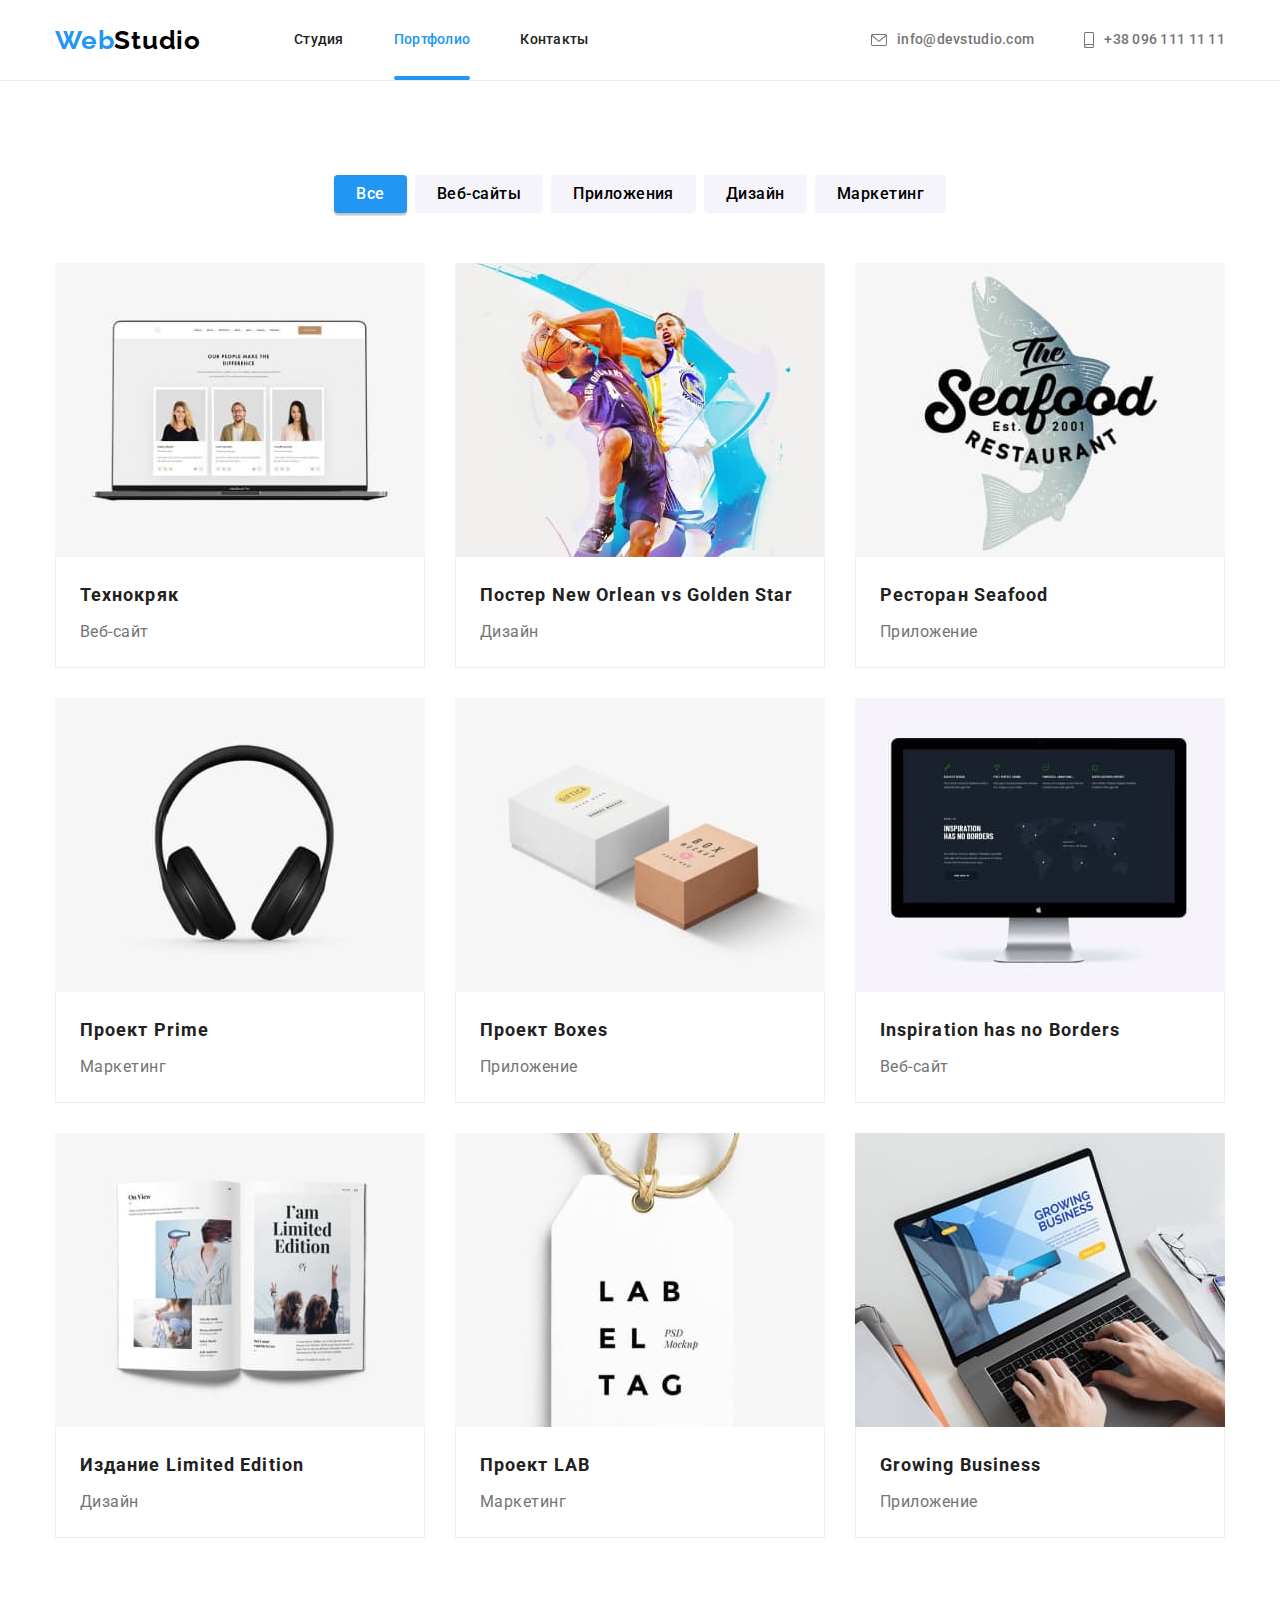
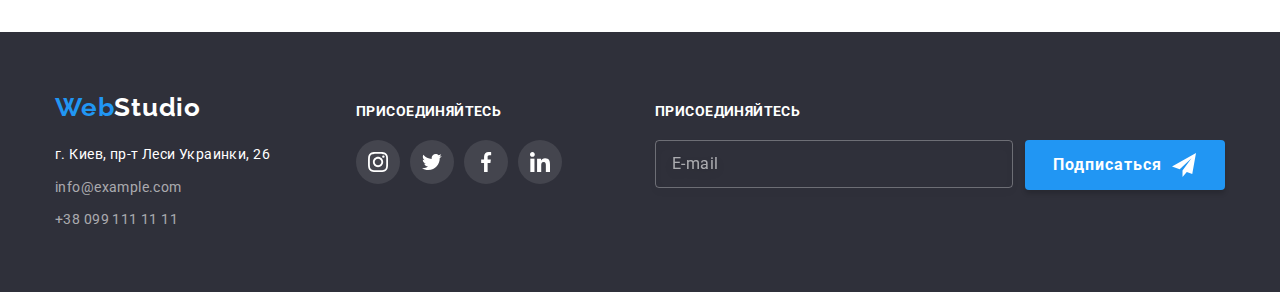
==== portfolio.html @ 944a4d7e "added start files" ====
<!DOCTYPE html>
<html lang="ru">
  <head>
    <meta charset="UTF-8" />
    <meta http-equiv="X-UA-Compatible" content="IE=edge" />
    <meta name="viewport" content="width=device-width, initial-scale=1.0" />
    <title>Портфолио</title>
    <link rel="preconnect" href="https://fonts.googleapis.com" />
    <link rel="preconnect" href="https://fonts.gstatic.com" crossorigin />
    <link
      href="https://fonts.googleapis.com/css2?family=Raleway:wght@700&family=Roboto:wght@400;500;700;900&display=swap"
      rel="stylesheet"
    />
    <link
      rel="stylesheet"
      href="https://cdnjs.cloudflare.com/ajax/libs/modern-normalize/1.1.0/modern-normalize.min.css"
    />
    <link rel="stylesheet" href="./css/styles.css" />
  </head>
  <body>
    <header class="page-header">
      <div class="container">
        <nav class="main-nav">
          <a class="logo-blue text-decoration-nav" href="./index.html" lang="en"
            >Web<span class="logo-dark">Studio</span></a
          >
          <ul class="site-nav site-ul site-nav-header">
            <li class="item">
              <a href="./index.html" class="site-nav-item text-decoration-nav">Студия</a>
            </li>
            <li class="item">
              <a href="./portfolio.html" class="site-nav-item text-decoration-nav current"
                >Портфолио</a
              >
            </li>
            <li class="item">
              <a href="" class="site-nav-item text-decoration-nav">Контакты</a>
            </li>
          </ul>
        </nav>
        <ul class="contacts-header site-ul site-nav-header">
          <li class="item">
            <a
              class="contacts-item contacts-item-mail text-decoration-nav"
              href="mailto:info@devstudio.com"
            >
              <svg class="icon-email" width="16" height="12">
                <use href="./images/sprite.svg#icon-email"></use>
              </svg>
              info@devstudio.com</a
            >
          </li>
          <li class="item">
            <a class="contacts-item contacts-item-tel text-decoration-nav" href="tel:+380961111111">
              <svg class="icon-tel" width="10" height="16">
                <use href="./images/sprite.svg#icon-smartphone"></use>
              </svg>
              +38 096 111 11 11</a
            >
          </li>
        </ul>
      </div>
    </header>
    <main>
      <section class="section-portfolio section">
        <div class="container">
          <h1 class="section-title visually-hidden">Наши работы</h1>
          <ul class="site-ul section-ul button-list">
            <li class="item">
              <button class="portfolio-button active" type="button">Все</button>
            </li>
            <li class="item">
              <button class="portfolio-button" type="button">Веб-сайты</button>
            </li>
            <li class="item">
              <button class="portfolio-button" type="button">Приложения</button>
            </li>
            <li class="item">
              <button class="portfolio-button" type="button">Дизайн</button>
            </li>
            <li class="item">
              <button class="portfolio-button" type="button">Маркетинг</button>
            </li>
          </ul>
          <ul class="site-ul portfolio-list">
            <li class="portfolio-card item">
              <a href="" class="portfolio-link">
                <div class="portfolio-card-list-overlay">
                  <img
                    class="image-card"
                    src="./images/portfolio-img-1.jpeg"
                    alt="Веб-сайт Технокряк"
                    width="370"
                  />
                  <p class="portfolio-card-overlay">
                    Технокряк это современная площадка распространения коронавируса. Компании
                    используют эту платформу для цифрового шпионажа и атак на защищённые сервера
                    конкурентов.
                  </p>
                </div>
                <div class="portfolio-wrapper">
                  <h2 class="portfolio-title">Технокряк</h2>
                  <p class="portfolio-description">Веб-сайт</p>
                </div>
              </a>
            </li>
            <li class="portfolio-card item">
              <a href="" class="portfolio-link">
                <div class="portfolio-card-list-overlay">
                  <img
                    class="image-card"
                    src="./images/portfolio-img-2.jpeg"
                    alt="Постер Новый Орлеан против Золотой Звезды"
                    width="370"
                  />
                  <p class="portfolio-card-overlay">
                    Технокряк это современная площадка распространения коронавируса. Компании
                    используют эту платформу для цифрового шпионажа и атак на защищённые сервера
                    конкурентов.
                  </p>
                </div>
                <div class="portfolio-wrapper">
                  <h2 class="portfolio-title">
                    Постер <span lang="en">New Orlean vs Golden Star</span>
                  </h2>
                  <p class="portfolio-description">Дизайн</p>
                </div>
              </a>
            </li>
            <li class="portfolio-card item">
              <a href="" class="portfolio-link">
                <div class="portfolio-card-list-overlay">
                  <img
                    class="image-card"
                    src="./images/portfolio-img-3.jpeg"
                    alt="Ресторан Сифуд"
                    width="370"
                  />
                  <p class="portfolio-card-overlay">
                    Технокряк это современная площадка распространения коронавируса. Компании
                    используют эту платформу для цифрового шпионажа и атак на защищённые сервера
                    конкурентов.
                  </p>
                </div>
                <div class="portfolio-wrapper">
                  <h2 class="portfolio-title">Ресторан <span lang="en">Seafood</span></h2>
                  <p class="portfolio-description">Приложение</p>
                </div>
              </a>
            </li>
            <li class="portfolio-card item">
              <a href="" class="portfolio-link">
                <div class="portfolio-card-list-overlay">
                  <img
                    class="image-card"
                    src="./images/portfolio-img-4.jpeg"
                    alt="Проект Прайм"
                    width="370"
                  />
                  <p class="portfolio-card-overlay">
                    Технокряк это современная площадка распространения коронавируса. Компании
                    используют эту платформу для цифрового шпионажа и атак на защищённые сервера
                    конкурентов.
                  </p>
                </div>
                <div class="portfolio-wrapper">
                  <h2 class="portfolio-title">Проект <span lang="en">Prime</span></h2>
                  <p class="portfolio-description">Маркетинг</p>
                </div>
              </a>
            </li>
            <li class="portfolio-card item">
              <a href="" class="portfolio-link">
                <div class="portfolio-card-list-overlay">
                  <img
                    class="image-card"
                    src="./images/portfolio-img-5.jpeg"
                    alt="Проект Боксес"
                    width="370"
                  />
                  <p class="portfolio-card-overlay">
                    Технокряк это современная площадка распространения коронавируса. Компании
                    используют эту платформу для цифрового шпионажа и атак на защищённые сервера
                    конкурентов.
                  </p>
                </div>
                <div class="portfolio-wrapper">
                  <h2 class="portfolio-title">Проект <span lang="en">Boxes</span></h2>
                  <p class="portfolio-description">Приложение</p>
                </div>
              </a>
            </li>
            <li class="portfolio-card item">
              <a href="" class="portfolio-link">
                <div class="portfolio-card-list-overlay">
                  <img
                    class="image-card"
                    src="./images/portfolio-img-6.jpeg"
                    alt="Веб-сайт Вдохновение не имеет границ"
                    width="370"
                  />
                  <p class="portfolio-card-overlay">
                    Технокряк это современная площадка распространения коронавируса. Компании
                    используют эту платформу для цифрового шпионажа и атак на защищённые сервера
                    конкурентов.
                  </p>
                </div>
                <div class="portfolio-wrapper">
                  <h2 class="portfolio-title" lang="en">Inspiration has no Borders</h2>
                  <p class="portfolio-description">Веб-сайт</p>
                </div>
              </a>
            </li>
            <li class="portfolio-card item">
              <a href="" class="portfolio-link">
                <div class="portfolio-card-list-overlay">
                  <img
                    class="image-card"
                    src="./images/portfolio-img-7.jpeg"
                    alt="Издание Лимитед Эдишн"
                    width="370"
                  />
                  <p class="portfolio-card-overlay">
                    Технокряк это современная площадка распространения коронавируса. Компании
                    используют эту платформу для цифрового шпионажа и атак на защищённые сервера
                    конкурентов.
                  </p>
                </div>
                <div class="portfolio-wrapper">
                  <h2 class="portfolio-title">Издание <span lang="en">Limited Edition</span></h2>
                  <p class="portfolio-description">Дизайн</p>
                </div>
              </a>
            </li>
            <li class="portfolio-card item">
              <a href="" class="portfolio-link">
                <div class="portfolio-card-list-overlay">
                  <img
                    class="image-card"
                    src="./images/portfolio-img-8.jpeg"
                    alt="Проект ЛАБ"
                    width="370"
                  />
                  <p class="portfolio-card-overlay">
                    Технокряк это современная площадка распространения коронавируса. Компании
                    используют эту платформу для цифрового шпионажа и атак на защищённые сервера
                    конкурентов.
                  </p>
                </div>
                <div class="portfolio-wrapper">
                  <h2 class="portfolio-title">Проект <span lang="en">LAB</span></h2>
                  <p class="portfolio-description">Маркетинг</p>
                </div>
              </a>
            </li>
            <li class="portfolio-card item">
              <a href="" class="portfolio-link">
                <div class="portfolio-card-list-overlay">
                  <img
                    class="image-card"
                    src="./images/portfolio-img-9.jpeg"
                    alt="Приложение Растущий бизнес"
                    width="370"
                  />
                  <p class="portfolio-card-overlay">
                    Технокряк это современная площадка распространения коронавируса. Компании
                    используют эту платформу для цифрового шпионажа и атак на защищённые сервера
                    конкурентов.
                  </p>
                </div>
                <div class="portfolio-wrapper">
                  <h2 class="portfolio-title" lang="en">Growing Business</h2>
                  <p class="portfolio-description">Приложение</p>
                </div>
              </a>
            </li>
          </ul>
        </div>
      </section>
    </main>
    <footer class="page-footer">
      <div class="container footer-section">
        <div class="address-section">
          <a class="logo-blue text-decoration-nav" href="./index.html" lang="en"
            >Web<span class="logo-light">Studio</span></a
          >
          <address class="address">
            <ul class="site-ul">
              <li>
                <p class="footer-address">г. Киев, пр-т Леси Украинки, 26</p>
              </li>
              <li class="footer-contacts-list">
                <a class="footer-contacts-item text-decoration-nav" href="mailto:info@example.com"
                  >info@example.com</a
                >
              </li>
              <li class="footer-contacts-list">
                <a class="footer-contacts-item text-decoration-nav" href="tel:+380991111111"
                  >+38 099 111 11 11</a
                >
              </li>
            </ul>
          </address>
        </div>
        <div class="social-section">
          <h3 class="social-title">присоединяйтесь</h3>
          <ul class="social-list-footer site-ul">
            <li class="social-item-footer">
              <a class="social-link" href="/">
                <svg width="20" height="20">
                  <use class="" href="./images/sprite.svg#icon-instagram"></use>
                </svg>
              </a>
            </li>
            <li class="social-item-footer">
              <a class="social-link" href="/">
                <svg width="20" height="20">
                  <use href="./images/sprite.svg#icon-twitter"></use>
                </svg>
              </a>
            </li>
            <li class="social-item-footer">
              <a class="social-link" href="/">
                <svg width="20" height="20">
                  <use href="./images/sprite.svg#icon-facebook"></use>
                </svg>
              </a>
            </li>
            <li class="social-item-footer">
              <a class="social-link" href="/">
                <svg width="20" height="20">
                  <use href="./images/sprite.svg#icon-linkedin"></use>
                </svg>
              </a>
            </li>
          </ul>
        </div>
        <div class="contact-form-footer">
          <p class="social-title">присоединяйтесь</p>
          <form class="contact-form-footer-wrapper">
            <input
              type="email"
              name="user_email_news"
              class="contact-form-news"
              required
              minlength="2"
              placeholder="E-mail"
            />
            <button type="submit" class="contact-form-news-btn">
              Подписаться
              <svg class="news-btn-icon" width="24px" height="24px">
                <use href="./images/sprite.svg#icon-icon-send"></use>
              </svg>
            </button>
          </form>
        </div>
      </div>
    </footer>
  </body>
</html>
---- css/styles.css ----
:root {
  --main-background-color: #ffffff;
  --secondary-background-color: #f5f4fa;
  --portfolio-buttons-color: #f5f4fa;
  --main-light-color: #ffffff;
  --main-text-color: #212121;
  --secondary-text-color: #757575;
  --main-accent-color: #2196f3;
  --secondary-accent-color: #188ce8;
  --hero-footer-background: #2f303a;
  --portffolio-background: #eeeeee;
  --hero-overlay: rgba(47, 48, 58, 0.4);
  --header-border-bottom: #ececec;
  --logo-dark-color: #000000;
  --team-social-icons: #afb1b8;
}
body {
  font-family: Roboto, sans-serif;
  font-style: normal;
  font-weight: normal;
  color: var(--main-text-color);
  background-color: var(--main-background-color);
}
h1,
h2,
h3,
h4,
h5,
h6,
p {
  margin: 0;
}
img {
  display: block;
}

.page-header {
  border-bottom: 1px solid var(--header-border-bottom);
}
.page-header .container {
  display: flex;
}
.container {
  width: 1200px;
  padding-left: 15px;
  padding-right: 15px;
  margin: 0 auto;
}
.main-nav {
  display: flex;
  align-items: center;
}
.logo-blue {
  font-family: Raleway, sans-serif;
  color: var(--main-accent-color);
  font-weight: bold;
  font-size: 26px;
  line-height: 1.19;
  letter-spacing: 0.03em;
  padding: 0;
  margin: 0;
}
.logo-dark {
  color: var(--logo-dark-color);
}
.site-nav .item:not(:last-child) {
  margin-right: 50px;
}
.site-ul {
  list-style: none;
  padding: 0;
  margin: 0;
}
.site-nav-header {
  display: flex;
}
.text-decoration-nav {
  text-decoration: none;
}
.site-nav {
  margin: 0 0 0 93px;
}
.site-nav-item {
  display: block;
  padding-top: 32px;
  font-weight: 500;
  font-size: 14px;
  line-height: 1.14;
  letter-spacing: 0.02em;
  color: var(--main-text-color);
  transition: color 250ms cubic-bezier(0.4, 0, 0.2, 1) 0ms;
}
.site-nav-item:hover,
.site-nav-item:focus {
  color: var(--main-accent-color);
}
.contacts-header .item + .item {
  margin-left: 50px;
}
.contacts-header {
  margin-left: auto;
}
.icon-email {
  width: 16px;
  margin-right: 10px;
}
.icon-tel {
  width: 10px;
  margin-right: 10px;
}
.contacts-item {
  display: flex;
  align-items: center;
  padding-top: 32px;
  padding-bottom: 32px;
  margin-left: auto;
  font-weight: 500;
  font-size: 14px;
  line-height: 1.14;
  letter-spacing: 0.02em;
  color: var(--secondary-text-color);
  fill: var(--secondary-text-color);
  transition: color 250ms cubic-bezier(0.4, 0, 0.2, 1) 0ms,
    fill 250ms cubic-bezier(0.4, 0, 0.2, 1) 0ms;
}
.contacts-item:hover,
.contacts-item:focus {
  color: var(--main-accent-color);
  fill: var(--main-accent-color);
}
.section {
  padding-top: 94px;
  padding-bottom: 94px;
}
.section-no-padding-btm {
  padding-top: 94px;
  padding-bottom: 0;
}
.hero {
  background: var(--hero-footer-background);
  text-align: center;
  padding: 200px 0;
}
.hero-overlay {
  max-width: 1600px;
  min-height: 600px;
  margin: 0 auto;
  background-image: linear-gradient(to right, var(--hero-overlay), var(--hero-overlay)),
    url(../images/hero-bg-img.jpeg);
  background-repeat: no-repeat;
  background-position: center;
  background-size: cover;
}
.hero-title {
  margin-bottom: 30px;
  font-weight: 900;
  font-size: 44px;
  line-height: 1.36;
  letter-spacing: 0.06em;
  text-transform: uppercase;
  color: var(--main-light-color);
}
.indent {
  display: block;
}
.hero-button {
  display: inline-block;
  font-family: inherit;
  min-width: 200px;
  padding: 10px 32px;
  box-shadow: 0px 4px 4px rgba(0, 0, 0, 0.15);
  border-radius: 4px;
  color: var(--main-light-color);
  background-color: var(--main-accent-color);
  cursor: pointer;
  font-weight: bold;
  font-size: 16px;
  line-height: 1.87;
  letter-spacing: 0.06em;
  border: none;
  transition: background-color 250ms cubic-bezier(0.4, 0, 0.2, 1) 0ms;
}
.hero-button:hover,
.hero-button:focus {
  background-color: var(--secondary-accent-color);
}
.section-title {
  margin-top: 0;
  margin-bottom: 50px;
  font-weight: bold;
  font-size: 36px;
  line-height: 1.16;
  text-align: center;
  letter-spacing: 0.03em;
}
.visually-hidden {
  position: absolute;
  width: 1px;
  height: 1px;
  margin: -1px;
  border: 0;
  padding: 0;
  white-space: nowrap;
  clip-path: inset(100%);
  clip: rect(0 0 0 0);
  overflow: hidden;
}
.feature-list {
  display: flex;
  flex-wrap: wrap;
}
.feature-list .item {
  width: 270px;
}
.feature-list .item:not(:last-child) {
  margin-right: 30px;
}
.item .features-icon {
  background-color: var(--portfolio-buttons-color);
  padding-top: 25px;
  padding-bottom: 25px;
  margin-bottom: 30px;
  border-radius: 4px;
  width: 270px;
}
.features-icon .icon {
  width: 270px;
  margin: 0 auto;
}
.features-title {
  margin-top: 0;
  margin-bottom: 10px;
  font-weight: bold;
  font-size: 14px;
  line-height: 1.14;
  letter-spacing: 0.03em;
  text-transform: uppercase;
  color: var(--main-text-color);
}
.features-description {
  margin-top: 0;
  margin-bottom: 0;
  font-size: 14px;
  line-height: 1.71;
  letter-spacing: 0.03em;
  color: var(--secondary-text-color);
}
.work-list {
  display: flex;
}
.work-list .item {
  flex-basis: calc((100% - 90px) / 3);
}
.work-list .item:not(:last-child) {
  margin-right: 30px;
}
.work-img-wrapper {
  position: relative;
}
.work-img-wrapper-item {
  transform: translateY(-100%);
  width: 100%;
  height: 70px;
  padding: 27px 80px;
  background: rgba(47, 48, 58, 0.8);
  font-weight: 700;
  font-size: 14px;
  line-height: 1.14;
  text-align: center;
  letter-spacing: 0.03em;
  text-transform: uppercase;
  color: var(--main-light-color);
}
.our-team {
  background-color: var(--secondary-background-color);
}
.team-list {
  display: flex;
  flex-wrap: wrap;
}
.team-list .item:not(:last-child) {
  margin-right: 30px;
}
.team-card {
  flex-basis: calc((100% - 120px) / 4);
  background: var(--main-light-color);
  box-shadow: 0px 1px 3px rgba(0, 0, 0, 0.12), 0px 1px 1px rgba(0, 0, 0, 0.14),
    0px 2px 1px rgba(0, 0, 0, 0.2);
  border-radius: 0px 0px 4px 4px;
}
.team-wrapper {
  padding: 30px 0;
}
.team-item-title {
  margin-top: 0;
  margin-bottom: 10px;
  font-weight: 500;
  font-size: 16px;
  line-height: 1.19;
  text-align: center;
  letter-spacing: 0.03em;
}
.team-iteam-description {
  margin-bottom: 16px;
  font-size: 16px;
  line-height: 1.19;
  text-align: center;
  letter-spacing: 0.03em;
  color: var(--secondary-text-color);
}
.team-social {
  display: flex;
  justify-content: center;
}
.team-social-item .social-link {
  display: flex;
  justify-content: center;
  align-items: center;
  width: 44px;
  height: 44px;
  border-radius: 50%;
  background-position: center;
  fill: var(--team-social-icons);
  transition: background-color 250ms cubic-bezier(0.4, 0, 0.2, 1) 0ms,
    fill 250ms cubic-bezier(0.4, 0, 0.2, 1) 0ms,
    border-radius 250ms cubic-bezier(0.4, 0, 0.2, 1) 0ms;
}
.team-social-item:not(:last-child) {
  margin-right: 10px;
}
.team-social-item .social-link:hover,
.team-social-item .social-link:focus {
  border-radius: 50px;
  background-color: var(--main-accent-color);
  fill: var(--main-light-color);
}
.clients-list {
  display: flex;
  flex-wrap: wrap;
}
.clients-item {
  display: flex;
  justify-content: center;
  align-items: center;
  width: 170px;
  height: 92px;
  margin-right: 30px;
  border: 1px solid var(--team-social-icons);
  box-sizing: border-box;
  border-radius: 4px;
  fill: var(--team-social-icons);
  transition: fill 250ms cubic-bezier(0.4, 0, 0.2, 1) 0ms,
    border-color 250ms cubic-bezier(0.4, 0, 0.2, 1) 0ms;
}
.clients-item:nth-child(6n + 6) {
  margin-right: 0px;
}
.clients-item:hover,
.clients-item:focus {
  fill: var(--main-accent-color);
  border-color: var(--main-accent-color);
}
.page-footer {
  padding: 60px 0;
  background-color: var(--hero-footer-background);
}
.logo-light {
  color: var(--main-light-color);
  margin-bottom: 20px;
}
.address {
  font-style: normal;
  margin-top: 20px;
}
.footer-address {
  font-size: 14px;
  line-height: 1.71;
  letter-spacing: 0.03em;
  color: var(--main-light-color);
}
.footer-contacts-list {
  margin-top: 9px;
}
.footer-contacts-item {
  font-size: 14px;
  line-height: 1.71;
  letter-spacing: 0.03em;
  color: rgba(255, 255, 255, 0.6);
  transition: color 250ms cubic-bezier(0.4, 0, 0.2, 1) 0ms;
}
.footer-contacts-item:hover,
.footer-contacts-item:focus {
  color: var(--main-accent-color);
}
.social-title {
  font-weight: bold;
  font-size: 14px;
  line-height: 1.14;
  letter-spacing: 0.03em;
  text-transform: uppercase;
  color: var(--main-light-color);
}
.footer-section {
  display: flex;
  align-items: baseline;
}
.social-list-footer {
  display: flex;
}
.social-item-footer .social-link {
  display: flex;
  justify-content: center;
  align-items: center;
  width: 44px;
  height: 44px;
  border-radius: 50%;
  background-color: rgba(255, 255, 255, 0.1);
  background-position: center;
  position: relative;
  fill: var(--main-light-color);
  transition: background-color 250ms cubic-bezier(0.4, 0, 0.2, 1) 0ms;
}
.social-item-footer .social-link:hover,
.social-item-footer .social-link:focus {
  background-color: var(--main-accent-color);
}
.social-list-footer :not(:last-child) {
  margin-right: 10px;
}
.address-section {
  margin-right: 70px;
  width: 231px;
}
.social-title {
  margin-bottom: 20px;
  font-weight: bold;
  font-size: 14px;
  line-height: 1.14;
  letter-spacing: 0.03em;
  text-transform: uppercase;
  color: var(--main-light-color);
}
.current {
  color: var(--main-accent-color);
}
.current::after {
  content: '';
  display: block;
  width: 100%;
  height: 4px;
  background: var(--main-accent-color);
  border-radius: 2px;
  margin-top: 28px;
}
.section-ul {
  margin-bottom: 50px;
  margin-top: 0;
}
.button-list {
  display: flex;
  justify-content: center;
}
.button-list .item:not(:last-child) {
  margin-right: 8px;
}
.portfolio-button {
  display: inline-block;
  font-family: inherit;
  min-width: 73px;
  padding: 6px 22px;
  background-color: var(--portfolio-buttons-color);
  cursor: pointer;
  border-radius: 4px;
  font-weight: 500;
  font-size: 16px;
  line-height: 1.62;
  text-align: center;
  letter-spacing: 0.03em;
  border: none;
  transition: color 250ms cubic-bezier(0.4, 0, 0.2, 1) 0ms,
    background-color 250ms cubic-bezier(0.4, 0, 0.2, 1) 0ms,
    box-shadow 250ms cubic-bezier(0.4, 0, 0.2, 1) 0ms,
    border-radius 250ms cubic-bezier(0.4, 0, 0.2, 1) 0ms;
}
.active {
  color: var(--main-light-color);
  background-color: var(--main-accent-color);
  box-shadow: 0px 3px 1px rgba(0, 0, 0, 0.1), 0px 1px 2px rgba(0, 0, 0, 0.08),
    0px 2px 2px rgba(0, 0, 0, 0.12);
  border-radius: 4px;
}
.portfolio-button:hover,
.portfolio-button:focus {
  color: var(--main-light-color);
  background-color: var(--main-accent-color);
  box-shadow: 0px 3px 1px rgba(0, 0, 0, 0.1), 0px 1px 2px rgba(0, 0, 0, 0.08),
    0px 2px 2px rgba(0, 0, 0, 0.12);
  border-radius: 4px;
}
.portfolio-list {
  display: flex;
  flex-wrap: wrap;
}
.portfolio-list .item:nth-child(3n) {
  margin-right: 0;
}
.portfolio-list .item:nth-last-child(-n + 3) {
  margin-bottom: 0;
}
.portfolio-card {
  margin-right: 30px;
  margin-bottom: 30px;
  flex-basis: calc((100% - 90px) / 3);
  background: var(--main-light-color);
}
.portfolio-card.item {
  transition: box-shadow 250ms cubic-bezier(0.4, 0, 0.2, 1) 0ms;
}
.portfolio-card.item:hover,
.portfolio-card.item:focus {
    box-shadow: 0px 1px 1px rgba(0, 0, 0, 0.12),
    0px 4px 4px rgba(0, 0, 0, 0.06),
    1px 4px 6px rgba(0, 0, 0, 0.16);
}
.portfolio-card-list-overlay {
  position: relative;
  overflow: hidden;
}
.portfolio-card-overlay {
  position: absolute;
  top: 0;
  left: 0;
  padding: 63px 24px;
  width: 100%;
  height: 100%;
  overflow: auto;
  font-weight: 400;
  font-size: 18px;
  line-height: 1.56;
  letter-spacing: 0.03em;
  color: var(--main-light-color);
  background-color: rgba(33, 150, 243, 0.9);
  transform: translateY(100%);
  transition: transform 250ms cubic-bezier(0.4, 0, 0.2, 1) 0ms;
}
.portfolio-link {
  display: block;
  text-decoration: none;
}
.portfolio-link:hover .portfolio-card-overlay,
.portfolio-link:focus .portfolio-card-overlay {
  transform: translateY(0%);
  box-shadow: 0px 1px 1px rgba(0, 0, 0, 0.12),
    0px 4px 4px rgba(0, 0, 0, 0.06),
    1px 4px 6px rgba(0, 0, 0, 0.16);
}
.portfolio-wrapper {
  padding: 20px 24px;
  border: 1px solid var(--portffolio-background);
  border-top: none;
}
.portfolio-title {
  margin-top: 0;
  margin-bottom: 4px;
  font-weight: 700;
  font-size: 18px;
  line-height: 2;
  letter-spacing: 0.06em;
  color: var(--main-text-color);
}
.portfolio-description {
  font-size: 16px;
  line-height: 1.87;
  letter-spacing: 0.03em;
  color: var(--secondary-text-color);
}
.backdrop.is-hidden {
  visibility: hidden;
  opacity: 0;
  pointer-events: none;
}
.backdrop.is-hidden .modal {
  transform: translate(50%, -50%) scale(0.1);
}
.backdrop {
  z-index: 1;
  opacity: 1;
  visibility: visible;
  position: fixed;
  width: 100%;
  height: 100%;
  left: 0;
  top: 0;
  background: rgba(0, 0, 0, 0.2);
  transition: opacity 250ms cubic-bezier(0.4, 0, 0.2, 1),
    visibility 250ms cubic-bezier(0.4, 0, 0.2, 1);
}
.modal {
  position: absolute;
  transform: translate(50%, -50%) scale(1);
  width: 528px;
  right: 50%;
  top: 50%;
  background: var(--main-background-color);
  box-shadow: 0px 1px 3px rgba(0, 0, 0, 0.12), 0px 1px 1px rgba(0, 0, 0, 0.14),
    0px 2px 1px rgba(0, 0, 0, 0.2);
  border-radius: 4px;
  transition: transform 250ms cubic-bezier(0.4, 0, 0.2, 1);
}
.modal-icon-close {
  position: absolute;
  top: 8px;
  right: 8px;
  display: flex;
  justify-content: center;
  align-items: center;
  width: 30px;
  height: 30px;
  background: var(--main-background-color);
  border: 1px solid rgba(0, 0, 0, 0.1);
  border-radius: 50%;
  cursor: pointer;
  transition: fill 250ms cubic-bezier(0.4, 0, 0.2, 1);
}
.modal-icon-close:hover,
.modal-icon-close:focus {
  fill: var(--secondary-accent-color);
}
.contact-form-title {
  margin-bottom: 12px;
  font-weight: 700;
  font-size: 20px;
  line-height: 1.15;
  text-align: center;
  letter-spacing: 0.03em;
  color: var(--main-text-color);
}
.contact-form-wrapper {
  padding: 40px;
  text-align: left;
}
.contact-form-input {
  width: 100%;
  height: 38px;
  font-weight: 400;
  font-size: 14px;
  line-height: 1.14;
  letter-spacing: 0.01em;
  padding: 12px 12px 12px 42px;
  border: 1px solid rgba(33, 33, 33, 0.2);
  box-sizing: border-box;
  border-radius: 4px;
  transition: border 250ms cubic-bezier(0.4, 0, 0.2, 1);
}
.contact-form-input:focus, 
.contact-form-input:hover {
  border: 1px solid var(--main-accent-color);
  outline: none;
}
.contact-form-input-message {
  width: 100%;
  height: 118px;
  padding: 12px 16px;
  margin-bottom: 20px;
  resize: none;
  border: 1px solid rgba(33, 33, 33, 0.2);
  box-sizing: border-box;
  border-radius: 4px;
  font-weight: 400;
  font-size: 14px;
  line-height: 1.14;
  letter-spacing: 0.01em;
  transition: border 250ms cubic-bezier(0.4, 0, 0.2, 1) 0ms;
  outline: none;
}
.contact-form-input-message:focus,
.contact-form-input-message:hover {
  border: 1px solid var(--main-accent-color);
}
.contact-form-input-message::placeholder {
  font-weight: 400;
  font-size: 14px;
  line-height: 1.14;
  letter-spacing: 0.01em;
  color: rgba(117, 117, 117, 0.5);
}
.confirmation-wrapper {
  text-align: center;
}
.contact-form-confirm {
  font-weight: 400;
  font-size: 14px;
  line-height: 1.71;
  letter-spacing: 0.03em;
  color: var(--secondary-text-color);
}
.contact-form-confirm::before {
  content: "";
  display: inline-block;
  width: 16px;
  height: 15px;
  cursor: pointer;
  margin-right: 8px;
  border: 2px solid var(--main-text-color);
  border-radius: 4px;
  transition: border 250ms cubic-bezier(0.4, 0, 0.2, 1),
  border-radius 250ms cubic-bezier(0.4, 0, 0.2, 1);
}
.contact-form-checkbox:focus + .contact-form-confirm::before,
.contact-form-checkbox:hover + .contact-form-confirm::before {
  border: 2px solid var(--main-accent-color);
  border-radius: 4px;
}
.contact-form-checkbox:checked + .contact-form-confirm::before {
  background-image: url(../images/icon-check.svg);
  border: 0px;
}
.contact-form-confirm-link {
  color: var(--main-accent-color);
}
.contact-form-btn {
  display: block;
  width: 200px;
  height: 50px;
  padding: 10px 55px;
  margin-left: auto;
  margin-right: auto;
  margin-top: 30px;
  font-weight: 700;
  font-size: 16px;
  line-height: 1.88;
  letter-spacing: 0.06em;
  color: var(--main-light-color);
  background-color: var(--main-accent-color);
  box-shadow: 0px 4px 4px rgba(0, 0, 0, 0.15);
  border-radius: 4px;
  border: none;
  cursor: pointer;
  transition: background-color 250ms cubic-bezier(0.4, 0, 0.2, 1) 0ms;
}
.contact-form-btn:focus,
.contact-form-btn:hover {
  background-color: var(--secondary-accent-color);
}
.contact-form-type {
  display: block;
  font-weight: 400;
  font-size: 12px;
  margin-top: 12px;
  margin-bottom: 4px;
  line-height: 1.17;
  letter-spacing: 0.01em;
  color: var(--secondary-text-color);
}
.contact-form-input-wrapper {
  position: relative;
  margin-bottom: 10px;
}
.contact-form-icon {
  position: absolute;
  display: block;
  top: 50%;
  left: 12px;
  transform: translateY(-50%);
  transition: fill 250ms cubic-bezier(0.4, 0, 0.2, 1);
}
.contact-form-input:focus + .contact-form-icon,
.contact-form-input:hover + .contact-form-icon {
  fill: var(--main-accent-color);
}
.social-title.footer {
  display: block;
}
.contact-form-footer {
  margin-left: 93px;
}
.contact-form-footer-wrapper {
  display: flex;
}
.contact-form-news {
  width: 358px;
  height: 48px;
  padding: 15px 16px;
  border: 1px solid rgba(255, 255, 255, 0.3);
  box-sizing: border-box;
  filter: drop-shadow(0px 4px 4px rgba(0, 0, 0, 0.15));
  border-radius: 4px;
  background-color: transparent;
  outline: none;
  font-weight: 400;
  font-size: 16px;
  line-height: 1.25;
  letter-spacing: 0.03em;
  color: var(--main-light-color);
}
.contact-form-news::placeholder {
  font-weight: 400;
  font-size: 16px;
  line-height: 1.25;
  letter-spacing: 0.03em;
  color: rgba(255, 255, 255, 0.6);
}
.contact-form-news-btn-wrapper {
  position: relative;
}
.contact-form-news-btn {
  display: flex;
  align-items: center;
  width: 200px;
  height: 50px;
  margin-left: 12px;
  background: var(--main-accent-color);
  box-shadow: 0px 4px 4px rgba(0, 0, 0, 0.15);
  border-radius: 4px;
  border: none;
  font-weight: 700;
  font-size: 16px;
  line-height: 1.88;
  letter-spacing: 0.06em;
  color: var(--main-light-color);
  padding: 10px 28px;
  cursor: pointer;
}
.news-btn-icon {
  margin-left: 10px;
}
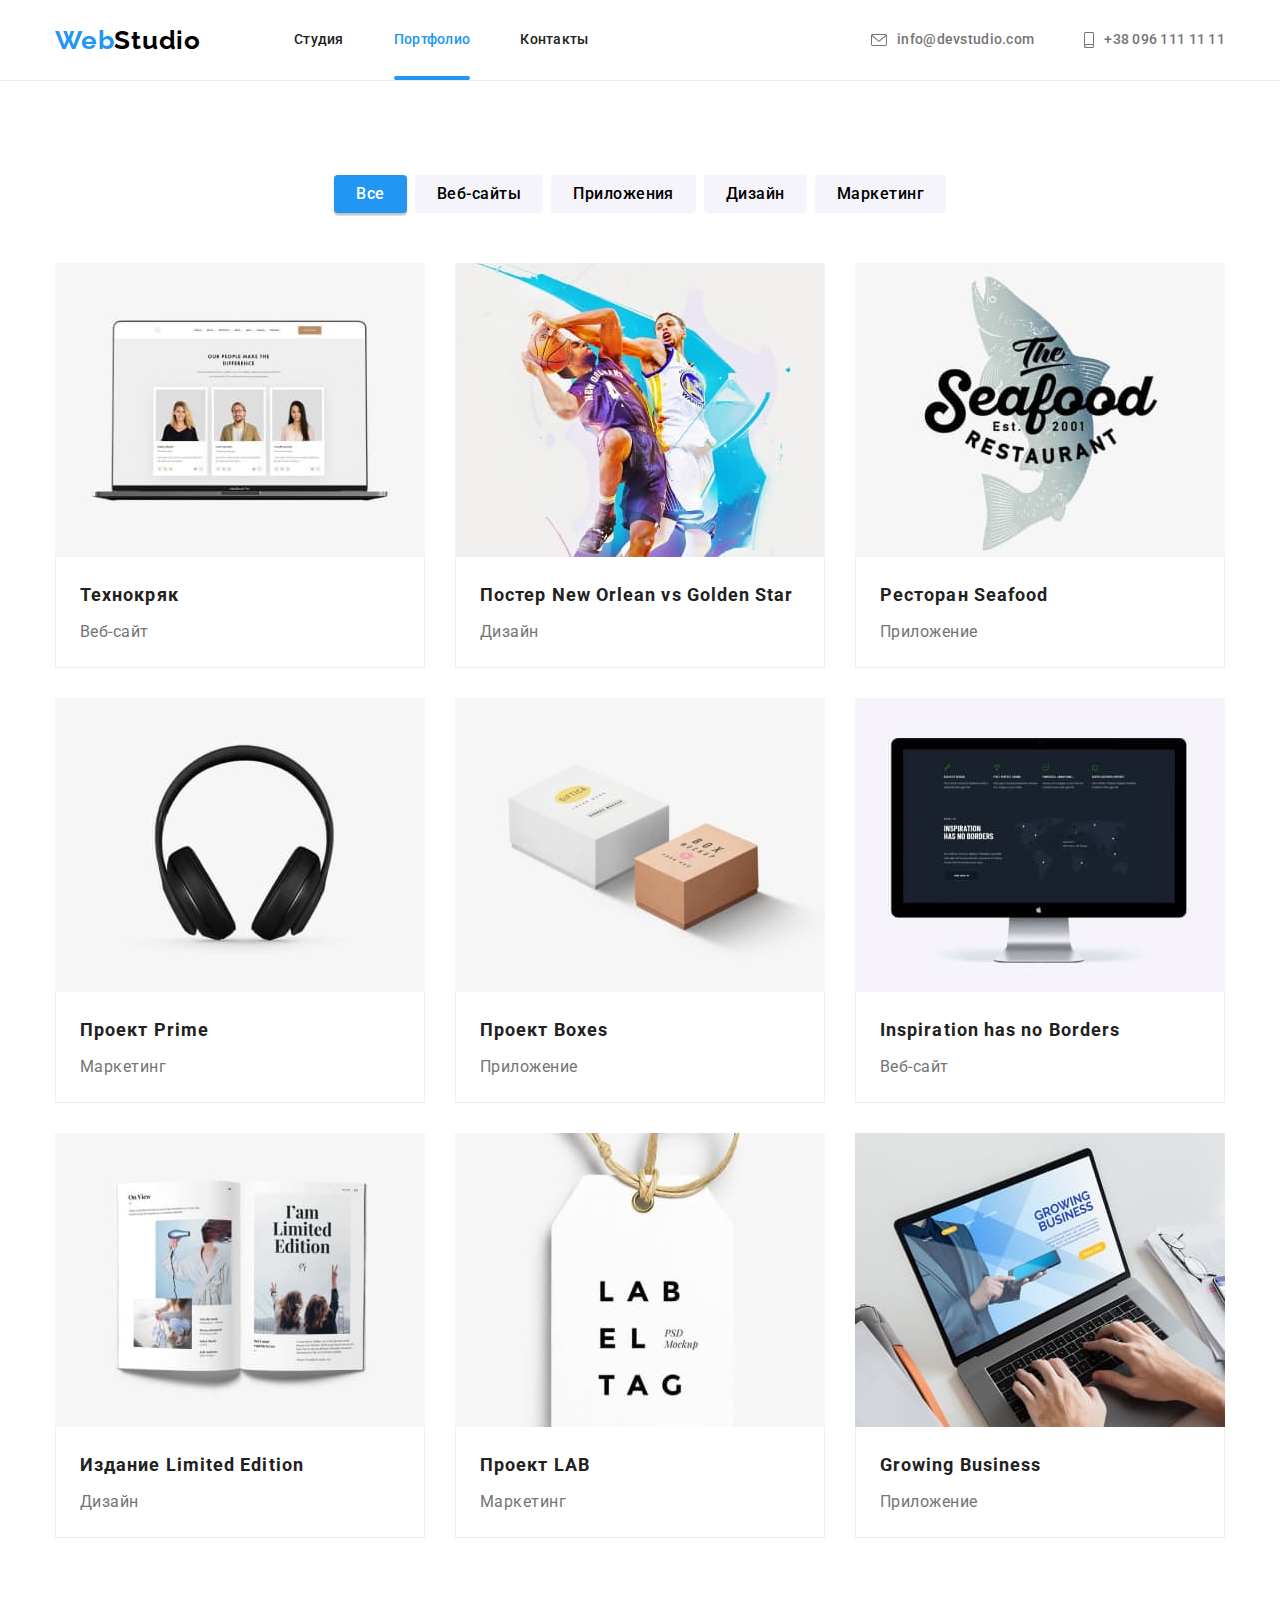
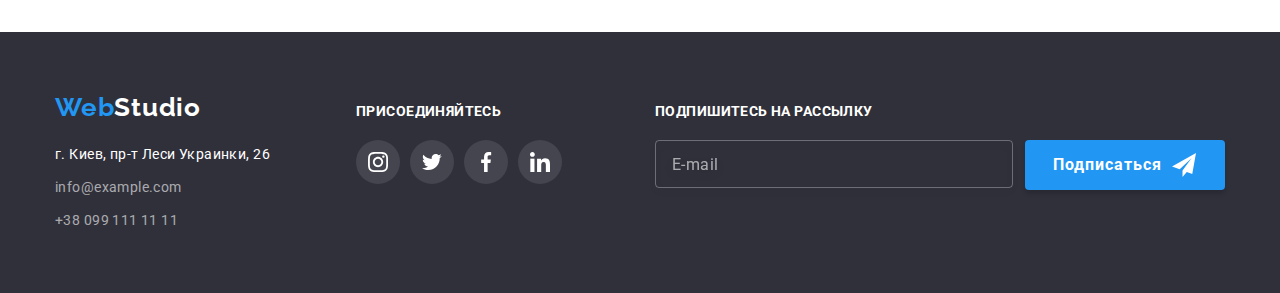
==== commit 6aebee84: "hw-07 is done" ====
--- a/portfolio.html
+++ b/portfolio.html
@@ -15,44 +15,39 @@
       rel="stylesheet"
       href="https://cdnjs.cloudflare.com/ajax/libs/modern-normalize/1.1.0/modern-normalize.min.css"
     />
-    <link rel="stylesheet" href="./css/styles.css" />
+    <link rel="stylesheet" href="./css/main.min.css" />
   </head>
   <body>
-    <header class="page-header">
+    <header class="header">
       <div class="container">
-        <nav class="main-nav">
-          <a class="logo-blue text-decoration-nav" href="./index.html" lang="en"
-            >Web<span class="logo-dark">Studio</span></a
+        <nav class="header__nav">
+          <a class="header__logo header__logo_theme_blue" href="./index.html" lang="en"
+            >Web<span class="header__logo_theme_dark">Studio</span></a
           >
-          <ul class="site-nav site-ul site-nav-header">
+          <ul class="header__nav-list">
+            <li class="header__nav-item">
+              <a href="./index.html" class="header__nav-link">Студия</a>
+            </li>
+            <li class="header__nav-item">
+              <a href="./portfolio.html" class="header__nav-link current">Портфолио</a>
+            </li>
             <li class="item">
-              <a href="./index.html" class="site-nav-item text-decoration-nav">Студия</a>
-            </li>
-            <li class="item">
-              <a href="./portfolio.html" class="site-nav-item text-decoration-nav current"
-                >Портфолио</a
-              >
-            </li>
-            <li class="item">
-              <a href="" class="site-nav-item text-decoration-nav">Контакты</a>
+              <a href="" class="header__nav-link">Контакты</a>
             </li>
           </ul>
         </nav>
-        <ul class="contacts-header site-ul site-nav-header">
-          <li class="item">
-            <a
-              class="contacts-item contacts-item-mail text-decoration-nav"
-              href="mailto:info@devstudio.com"
-            >
-              <svg class="icon-email" width="16" height="12">
+        <ul class="header__contacts header__nav-list">
+          <li class="header__contacts-list">
+            <a class="header__contacts-item" href="mailto:info@devstudio.com">
+              <svg class="header__contacts-icon-email" width="16" height="12">
                 <use href="./images/sprite.svg#icon-email"></use>
               </svg>
               info@devstudio.com</a
             >
           </li>
-          <li class="item">
-            <a class="contacts-item contacts-item-tel text-decoration-nav" href="tel:+380961111111">
-              <svg class="icon-tel" width="10" height="16">
+          <li class="header__contacts-list">
+            <a class="header__contacts-item" href="tel:+380961111111">
+              <svg class="header__contacts-icon-tel" width="10" height="16">
                 <use href="./images/sprite.svg#icon-smartphone"></use>
               </svg>
               +38 096 111 11 11</a
@@ -65,212 +60,214 @@
       <section class="section-portfolio section">
         <div class="container">
           <h1 class="section-title visually-hidden">Наши работы</h1>
-          <ul class="site-ul section-ul button-list">
-            <li class="item">
-              <button class="portfolio-button active" type="button">Все</button>
-            </li>
-            <li class="item">
-              <button class="portfolio-button" type="button">Веб-сайты</button>
-            </li>
-            <li class="item">
-              <button class="portfolio-button" type="button">Приложения</button>
-            </li>
-            <li class="item">
-              <button class="portfolio-button" type="button">Дизайн</button>
-            </li>
-            <li class="item">
-              <button class="portfolio-button" type="button">Маркетинг</button>
+          <ul class="portfolio-btn section-ul">
+            <li class="portfolio-btn__list">
+              <button class="portfolio-btn__item active" type="button">Все</button>
+            </li>
+            <li class="portfolio-btn__list">
+              <button class="portfolio-btn__item" type="button">Веб-сайты</button>
+            </li>
+            <li class="portfolio-btn__list">
+              <button class="portfolio-btn__item" type="button">Приложения</button>
+            </li>
+            <li class="portfolio-btn__list">
+              <button class="portfolio-btn__item" type="button">Дизайн</button>
+            </li>
+            <li class="portfolio-btn__list">
+              <button class="portfolio-btn__item" type="button">Маркетинг</button>
             </li>
           </ul>
-          <ul class="site-ul portfolio-list">
-            <li class="portfolio-card item">
-              <a href="" class="portfolio-link">
-                <div class="portfolio-card-list-overlay">
-                  <img
-                    class="image-card"
+          <ul class="portfolio-card">
+            <li class="portfolio-card__list item">
+              <a href="" class="portfolio-card__link">
+                <div class="portfolio-card__overlay">
+                  <img
+                    class="portfolio-card__image"
                     src="./images/portfolio-img-1.jpeg"
                     alt="Веб-сайт Технокряк"
                     width="370"
                   />
-                  <p class="portfolio-card-overlay">
-                    Технокряк это современная площадка распространения коронавируса. Компании
-                    используют эту платформу для цифрового шпионажа и атак на защищённые сервера
-                    конкурентов.
-                  </p>
-                </div>
-                <div class="portfolio-wrapper">
-                  <h2 class="portfolio-title">Технокряк</h2>
-                  <p class="portfolio-description">Веб-сайт</p>
-                </div>
-              </a>
-            </li>
-            <li class="portfolio-card item">
-              <a href="" class="portfolio-link">
-                <div class="portfolio-card-list-overlay">
-                  <img
-                    class="image-card"
+                  <p class="portfolio-card__overlay-item">
+                    Технокряк это современная площадка распространения коронавируса. Компании
+                    используют эту платформу для цифрового шпионажа и атак на защищённые сервера
+                    конкурентов.
+                  </p>
+                </div>
+                <div class="portfolio-card__wrapper">
+                  <h2 class="portfolio-card__title">Технокряк</h2>
+                  <p class="portfolio-card__description">Веб-сайт</p>
+                </div>
+              </a>
+            </li>
+            <li class="portfolio-card__list item">
+              <a href="" class="portfolio-card__link">
+                <div class="portfolio-card__overlay">
+                  <img
+                    class="portfolio-card__image-card"
                     src="./images/portfolio-img-2.jpeg"
                     alt="Постер Новый Орлеан против Золотой Звезды"
                     width="370"
                   />
-                  <p class="portfolio-card-overlay">
-                    Технокряк это современная площадка распространения коронавируса. Компании
-                    используют эту платформу для цифрового шпионажа и атак на защищённые сервера
-                    конкурентов.
-                  </p>
-                </div>
-                <div class="portfolio-wrapper">
-                  <h2 class="portfolio-title">
+                  <p class="portfolio-card__overlay-item">
+                    Технокряк это современная площадка распространения коронавируса. Компании
+                    используют эту платформу для цифрового шпионажа и атак на защищённые сервера
+                    конкурентов.
+                  </p>
+                </div>
+                <div class="portfolio-card__wrapper">
+                  <h2 class="portfolio-card__title">
                     Постер <span lang="en">New Orlean vs Golden Star</span>
                   </h2>
-                  <p class="portfolio-description">Дизайн</p>
-                </div>
-              </a>
-            </li>
-            <li class="portfolio-card item">
-              <a href="" class="portfolio-link">
-                <div class="portfolio-card-list-overlay">
-                  <img
-                    class="image-card"
+                  <p class="portfolio-card__description">Дизайн</p>
+                </div>
+              </a>
+            </li>
+            <li class="portfolio-card__list item">
+              <a href="" class="portfolio-card__link">
+                <div class="portfolio-card__overlay">
+                  <img
+                    class="portfolio-card__image-card"
                     src="./images/portfolio-img-3.jpeg"
                     alt="Ресторан Сифуд"
                     width="370"
                   />
-                  <p class="portfolio-card-overlay">
-                    Технокряк это современная площадка распространения коронавируса. Компании
-                    используют эту платформу для цифрового шпионажа и атак на защищённые сервера
-                    конкурентов.
-                  </p>
-                </div>
-                <div class="portfolio-wrapper">
-                  <h2 class="portfolio-title">Ресторан <span lang="en">Seafood</span></h2>
-                  <p class="portfolio-description">Приложение</p>
-                </div>
-              </a>
-            </li>
-            <li class="portfolio-card item">
-              <a href="" class="portfolio-link">
-                <div class="portfolio-card-list-overlay">
-                  <img
-                    class="image-card"
+                  <p class="portfolio-card__overlay-item">
+                    Технокряк это современная площадка распространения коронавируса. Компании
+                    используют эту платформу для цифрового шпионажа и атак на защищённые сервера
+                    конкурентов.
+                  </p>
+                </div>
+                <div class="portfolio-card__wrapper">
+                  <h2 class="portfolio-card__title">Ресторан <span lang="en">Seafood</span></h2>
+                  <p class="portfolio-card__description">Приложение</p>
+                </div>
+              </a>
+            </li>
+            <li class="portfolio-card__list item">
+              <a href="" class="portfolio-card__link">
+                <div class="portfolio-card__overlay">
+                  <img
+                    class="portfolio-card__image-card"
                     src="./images/portfolio-img-4.jpeg"
                     alt="Проект Прайм"
                     width="370"
                   />
-                  <p class="portfolio-card-overlay">
-                    Технокряк это современная площадка распространения коронавируса. Компании
-                    используют эту платформу для цифрового шпионажа и атак на защищённые сервера
-                    конкурентов.
-                  </p>
-                </div>
-                <div class="portfolio-wrapper">
-                  <h2 class="portfolio-title">Проект <span lang="en">Prime</span></h2>
-                  <p class="portfolio-description">Маркетинг</p>
-                </div>
-              </a>
-            </li>
-            <li class="portfolio-card item">
-              <a href="" class="portfolio-link">
-                <div class="portfolio-card-list-overlay">
-                  <img
-                    class="image-card"
+                  <p class="portfolio-card__overlay-item">
+                    Технокряк это современная площадка распространения коронавируса. Компании
+                    используют эту платформу для цифрового шпионажа и атак на защищённые сервера
+                    конкурентов.
+                  </p>
+                </div>
+                <div class="portfolio-card__wrapper">
+                  <h2 class="portfolio-card__title">Проект <span lang="en">Prime</span></h2>
+                  <p class="portfolio-card__description">Маркетинг</p>
+                </div>
+              </a>
+            </li>
+            <li class="portfolio-card__list item">
+              <a href="" class="portfolio-card__link">
+                <div class="portfolio-card__overlay">
+                  <img
+                    class="portfolio-card__image-card"
                     src="./images/portfolio-img-5.jpeg"
                     alt="Проект Боксес"
                     width="370"
                   />
-                  <p class="portfolio-card-overlay">
-                    Технокряк это современная площадка распространения коронавируса. Компании
-                    используют эту платформу для цифрового шпионажа и атак на защищённые сервера
-                    конкурентов.
-                  </p>
-                </div>
-                <div class="portfolio-wrapper">
-                  <h2 class="portfolio-title">Проект <span lang="en">Boxes</span></h2>
-                  <p class="portfolio-description">Приложение</p>
-                </div>
-              </a>
-            </li>
-            <li class="portfolio-card item">
-              <a href="" class="portfolio-link">
-                <div class="portfolio-card-list-overlay">
-                  <img
-                    class="image-card"
+                  <p class="portfolio-card__overlay-item">
+                    Технокряк это современная площадка распространения коронавируса. Компании
+                    используют эту платформу для цифрового шпионажа и атак на защищённые сервера
+                    конкурентов.
+                  </p>
+                </div>
+                <div class="portfolio-card__wrapper">
+                  <h2 class="portfolio-card__title">Проект <span lang="en">Boxes</span></h2>
+                  <p class="portfolio-card__description">Приложение</p>
+                </div>
+              </a>
+            </li>
+            <li class="portfolio-card__list item">
+              <a href="" class="portfolio-card__link">
+                <div class="portfolio-card__overlay">
+                  <img
+                    class="portfolio-card__image-card"
                     src="./images/portfolio-img-6.jpeg"
                     alt="Веб-сайт Вдохновение не имеет границ"
                     width="370"
                   />
-                  <p class="portfolio-card-overlay">
-                    Технокряк это современная площадка распространения коронавируса. Компании
-                    используют эту платформу для цифрового шпионажа и атак на защищённые сервера
-                    конкурентов.
-                  </p>
-                </div>
-                <div class="portfolio-wrapper">
-                  <h2 class="portfolio-title" lang="en">Inspiration has no Borders</h2>
-                  <p class="portfolio-description">Веб-сайт</p>
-                </div>
-              </a>
-            </li>
-            <li class="portfolio-card item">
-              <a href="" class="portfolio-link">
-                <div class="portfolio-card-list-overlay">
-                  <img
-                    class="image-card"
+                  <p class="portfolio-card__overlay-item">
+                    Технокряк это современная площадка распространения коронавируса. Компании
+                    используют эту платформу для цифрового шпионажа и атак на защищённые сервера
+                    конкурентов.
+                  </p>
+                </div>
+                <div class="portfolio-card__wrapper">
+                  <h2 class="portfolio-card__title" lang="en">Inspiration has no Borders</h2>
+                  <p class="portfolio-card__description">Веб-сайт</p>
+                </div>
+              </a>
+            </li>
+            <li class="portfolio-card__list item">
+              <a href="" class="portfolio-card__link">
+                <div class="portfolio-card__overlay">
+                  <img
+                    class="portfolio-card__image-card"
                     src="./images/portfolio-img-7.jpeg"
                     alt="Издание Лимитед Эдишн"
                     width="370"
                   />
-                  <p class="portfolio-card-overlay">
-                    Технокряк это современная площадка распространения коронавируса. Компании
-                    используют эту платформу для цифрового шпионажа и атак на защищённые сервера
-                    конкурентов.
-                  </p>
-                </div>
-                <div class="portfolio-wrapper">
-                  <h2 class="portfolio-title">Издание <span lang="en">Limited Edition</span></h2>
-                  <p class="portfolio-description">Дизайн</p>
-                </div>
-              </a>
-            </li>
-            <li class="portfolio-card item">
-              <a href="" class="portfolio-link">
-                <div class="portfolio-card-list-overlay">
-                  <img
-                    class="image-card"
+                  <p class="portfolio-card__overlay-item">
+                    Технокряк это современная площадка распространения коронавируса. Компании
+                    используют эту платформу для цифрового шпионажа и атак на защищённые сервера
+                    конкурентов.
+                  </p>
+                </div>
+                <div class="portfolio-card__wrapper">
+                  <h2 class="portfolio-card__title">
+                    Издание <span lang="en">Limited Edition</span>
+                  </h2>
+                  <p class="portfolio-card__description">Дизайн</p>
+                </div>
+              </a>
+            </li>
+            <li class="portfolio-card__list item">
+              <a href="" class="portfolio-card__link">
+                <div class="portfolio-card__overlay">
+                  <img
+                    class="portfolio-card__image-card"
                     src="./images/portfolio-img-8.jpeg"
                     alt="Проект ЛАБ"
                     width="370"
                   />
-                  <p class="portfolio-card-overlay">
-                    Технокряк это современная площадка распространения коронавируса. Компании
-                    используют эту платформу для цифрового шпионажа и атак на защищённые сервера
-                    конкурентов.
-                  </p>
-                </div>
-                <div class="portfolio-wrapper">
-                  <h2 class="portfolio-title">Проект <span lang="en">LAB</span></h2>
-                  <p class="portfolio-description">Маркетинг</p>
-                </div>
-              </a>
-            </li>
-            <li class="portfolio-card item">
-              <a href="" class="portfolio-link">
-                <div class="portfolio-card-list-overlay">
-                  <img
-                    class="image-card"
+                  <p class="portfolio-card__overlay-item">
+                    Технокряк это современная площадка распространения коронавируса. Компании
+                    используют эту платформу для цифрового шпионажа и атак на защищённые сервера
+                    конкурентов.
+                  </p>
+                </div>
+                <div class="portfolio-card__wrapper">
+                  <h2 class="portfolio-card__title">Проект <span lang="en">LAB</span></h2>
+                  <p class="portfolio-card__description">Маркетинг</p>
+                </div>
+              </a>
+            </li>
+            <li class="portfolio-card__list item">
+              <a href="" class="portfolio-card__link">
+                <div class="portfolio-card__overlay">
+                  <img
+                    class="portfolio-card__image-card"
                     src="./images/portfolio-img-9.jpeg"
                     alt="Приложение Растущий бизнес"
                     width="370"
                   />
-                  <p class="portfolio-card-overlay">
-                    Технокряк это современная площадка распространения коронавируса. Компании
-                    используют эту платформу для цифрового шпионажа и атак на защищённые сервера
-                    конкурентов.
-                  </p>
-                </div>
-                <div class="portfolio-wrapper">
-                  <h2 class="portfolio-title" lang="en">Growing Business</h2>
-                  <p class="portfolio-description">Приложение</p>
+                  <p class="portfolio-card__overlay-item">
+                    Технокряк это современная площадка распространения коронавируса. Компании
+                    используют эту платформу для цифрового шпионажа и атак на защищённые сервера
+                    конкурентов.
+                  </p>
+                </div>
+                <div class="portfolio-card__wrapper">
+                  <h2 class="portfolio-card__title" lang="en">Growing Business</h2>
+                  <p class="portfolio-card__description">Приложение</p>
                 </div>
               </a>
             </li>
@@ -278,56 +275,52 @@
         </div>
       </section>
     </main>
-    <footer class="page-footer">
-      <div class="container footer-section">
-        <div class="address-section">
-          <a class="logo-blue text-decoration-nav" href="./index.html" lang="en"
-            >Web<span class="logo-light">Studio</span></a
+    <footer class="footer">
+      <div class="footer__section container">
+        <div class="footer__address-section">
+          <a class="footer__logo footer__logo_theme_blue" href="./index.html" lang="en"
+            >Web<span class="footer__logo_theme_light">Studio</span></a
           >
-          <address class="address">
-            <ul class="site-ul">
+          <address>
+            <ul>
               <li>
-                <p class="footer-address">г. Киев, пр-т Леси Украинки, 26</p>
+                <p class="footer__address">г. Киев, пр-т Леси Украинки, 26</p>
               </li>
-              <li class="footer-contacts-list">
-                <a class="footer-contacts-item text-decoration-nav" href="mailto:info@example.com"
-                  >info@example.com</a
-                >
+              <li class="footer__contacts-list">
+                <a class="footer__contacts-item" href="mailto:info@example.com">info@example.com</a>
               </li>
-              <li class="footer-contacts-list">
-                <a class="footer-contacts-item text-decoration-nav" href="tel:+380991111111"
-                  >+38 099 111 11 11</a
-                >
+              <li class="footer__contacts-list">
+                <a class="footer__contacts-item" href="tel:+380991111111">+38 099 111 11 11</a>
               </li>
             </ul>
           </address>
         </div>
-        <div class="social-section">
-          <h3 class="social-title">присоединяйтесь</h3>
-          <ul class="social-list-footer site-ul">
-            <li class="social-item-footer">
-              <a class="social-link" href="/">
+        <div class="footer__social-section">
+          <h3 class="footer__section-title">присоединяйтесь</h3>
+          <ul class="footer__social-list">
+            <li class="footer__social-item">
+              <a class="footer__social-link" href="/">
                 <svg width="20" height="20">
                   <use class="" href="./images/sprite.svg#icon-instagram"></use>
                 </svg>
               </a>
             </li>
-            <li class="social-item-footer">
-              <a class="social-link" href="/">
+            <li class="footer__social-item">
+              <a class="footer__social-link" href="/">
                 <svg width="20" height="20">
                   <use href="./images/sprite.svg#icon-twitter"></use>
                 </svg>
               </a>
             </li>
-            <li class="social-item-footer">
-              <a class="social-link" href="/">
+            <li class="footer__social-item">
+              <a class="footer__social-link" href="/">
                 <svg width="20" height="20">
                   <use href="./images/sprite.svg#icon-facebook"></use>
                 </svg>
               </a>
             </li>
-            <li class="social-item-footer">
-              <a class="social-link" href="/">
+            <li class="footer__social-item">
+              <a class="footer__social-link" href="/">
                 <svg width="20" height="20">
                   <use href="./images/sprite.svg#icon-linkedin"></use>
                 </svg>
@@ -335,20 +328,20 @@
             </li>
           </ul>
         </div>
-        <div class="contact-form-footer">
-          <p class="social-title">присоединяйтесь</p>
-          <form class="contact-form-footer-wrapper">
+        <div class="footer__contact-form">
+          <p class="footer__section-title">Подпишитесь на рассылку</p>
+          <form class="footer__contact-form-wrapper">
             <input
               type="email"
               name="user_email_news"
-              class="contact-form-news"
+              class="footer__contact-form-news"
               required
               minlength="2"
               placeholder="E-mail"
             />
-            <button type="submit" class="contact-form-news-btn">
+            <button type="submit" class="footer__contact-form-btn">
               Подписаться
-              <svg class="news-btn-icon" width="24px" height="24px">
+              <svg class="footer__contact-form-icon" width="24px" height="24px">
                 <use href="./images/sprite.svg#icon-icon-send"></use>
               </svg>
             </button>
--- a/css/main.min.css
+++ b/css/main.min.css
@@ -0,0 +1,2 @@
+:root{--main-background-color: #ffffff;--secondary-background-color: #f5f4fa;--portfolio-buttons-color: #f5f4fa;--main-light-color: #ffffff;--main-text-color: #212121;--secondary-text-color: #757575;--main-accent-color: #2196f3;--secondary-accent-color: #188ce8;--hero-footer-background: #2f303a;--portffolio-background: #eeeeee;--hero-overlay: rgba(47, 48, 58, 0.4);--header-border-bottom: #ececec;--logo-dark-color: #000000;--team-social-icons: #afb1b8}.visually-hidden{position:absolute;width:1px;height:1px;margin:-1px;padding:0;border:0;white-space:nowrap;clip-path:inset(100%);clip:rect(0 0 0 0);overflow:hidden}.indent{display:block}body{font-family:Roboto, sans-serif;font-style:normal;font-weight:normal;color:var(--main-text-color);background-color:var(--main-background-color)}h1,h2,h3,h4,h5,h6,p{margin:0}img{display:block}ul,ol{margin:0;padding:0;list-style:none}a{text-decoration:none}img{display:block}address{font-style:normal}.section{padding-top:94px;padding-bottom:94px}.container{width:1200px;margin:0 auto;padding-right:15px;padding-left:15px}.header__logo_theme_blue,.footer__logo_theme_blue{margin:0;padding:0;font-family:Raleway, sans-serif;font-weight:bold;font-size:26px;line-height:1.19;letter-spacing:0.03em;color:var(--main-accent-color)}.header__logo_theme_dark{color:var(--logo-dark-color)}.footer__logo_theme_light{margin-bottom:20px;color:var(--main-light-color)}.backdrop{position:fixed;top:0;left:0;z-index:1;width:100%;height:100%;background:rgba(0,0,0,0.2);opacity:1;visibility:visible;transition:opacity 250ms cubic-bezier(0.4, 0, 0.2, 1),visibility 250ms cubic-bezier(0.4, 0, 0.2, 1)}.backdrop.is-hidden{opacity:0;visibility:hidden;pointer-events:none}.backdrop.is-hidden .modal{transform:translate(50%, -50%) scale(0.1)}.modal{position:absolute;top:50%;right:50%;width:528px;background:var(--main-background-color);border-radius:4px;box-shadow:0px 1px 3px rgba(0,0,0,0.12),0px 1px 1px rgba(0,0,0,0.14),0px 2px 1px rgba(0,0,0,0.2);transform:translate(50%, -50%) scale(1);transition:transform 250ms cubic-bezier(0.4, 0, 0.2, 1)}.modal-icon-close{position:absolute;top:8px;right:8px;display:flex;justify-content:center;align-items:center;width:30px;height:30px;background:var(--main-background-color);border:1px solid rgba(0,0,0,0.1);border-radius:50%;cursor:pointer;transition:fill 250ms cubic-bezier(0.4, 0, 0.2, 1)}.modal-icon-close:hover,.modal-icon-close:focus{fill:var(--secondary-accent-color)}.contact-form-title{margin-bottom:12px;font-weight:700;font-size:20px;line-height:1.15;text-align:center;letter-spacing:0.03em;color:var(--main-text-color)}.contact-form-wrapper{padding:40px;text-align:left}.contact-form-input{width:100%;height:38px;padding:12px 12px 12px 42px;font-weight:400;font-size:14px;line-height:1.14;letter-spacing:0.01em;border:1px solid rgba(33,33,33,0.2);border-radius:4px;box-sizing:border-box;transition:border 250ms cubic-bezier(0.4, 0, 0.2, 1)}.contact-form-input:focus,.contact-form-input:hover{border:1px solid var(--main-accent-color);outline:none}.contact-form-input-message{width:100%;height:118px;margin-bottom:20px;padding:12px 16px;font-weight:400;font-size:14px;line-height:1.14;letter-spacing:0.01em;border:1px solid rgba(33,33,33,0.2);box-sizing:border-box;border-radius:4px;resize:none;outline:none;transition:border 250ms cubic-bezier(0.4, 0, 0.2, 1) 0ms}.contact-form-input-message:focus,.contact-form-input-message:hover{border:1px solid var(--main-accent-color)}.contact-form-input-message::placeholder{font-weight:400;font-size:14px;line-height:1.14;letter-spacing:0.01em;color:rgba(117,117,117,0.5)}.confirmation-wrapper{text-align:center}.contact-form-confirm{font-weight:400;font-size:14px;line-height:1.71;letter-spacing:0.03em;color:var(--secondary-text-color)}.contact-form-confirm::before{content:'';display:inline-block;width:16px;height:15px;margin-right:8px;border:2px solid var(--main-text-color);border-radius:4px;cursor:pointer;transition:border 250ms cubic-bezier(0.4, 0, 0.2, 1),border-radius 250ms cubic-bezier(0.4, 0, 0.2, 1)}.contact-form-checkbox:focus+.contact-form-confirm::before,.contact-form-checkbox:hover+.contact-form-confirm::before{border:2px solid var(--main-accent-color);border-radius:4px}.contact-form-checkbox:checked+.contact-form-confirm::before{background-image:url(../images/icon-check.svg);border:0px}.contact-form-checkbox{border-radius:4px}.contact-form-confirm-link{color:var(--main-accent-color)}.contact-form-btn{display:block;width:200px;height:50px;margin-top:30px;margin-right:auto;margin-left:auto;padding:10px 55px;font-weight:700;font-size:16px;line-height:1.88;letter-spacing:0.06em;color:var(--main-light-color);background-color:var(--main-accent-color);box-shadow:0px 4px 4px rgba(0,0,0,0.15);border-radius:4px;border:none;cursor:pointer;transition:background-color 250ms cubic-bezier(0.4, 0, 0.2, 1) 0ms}.contact-form-btn:focus,.contact-form-btn:hover{background-color:var(--secondary-accent-color)}.contact-form-type{display:block;margin-top:12px;margin-bottom:4px;font-weight:400;font-size:12px;line-height:1.17;letter-spacing:0.01em;color:var(--secondary-text-color)}.contact-form-input-wrapper{position:relative;margin-bottom:10px}.contact-form-icon{position:absolute;top:50%;left:12px;display:block;transform:translateY(-50%);transition:fill 250ms cubic-bezier(0.4, 0, 0.2, 1)}.contact-form-input:focus+.contact-form-icon,.contact-form-input:hover+.contact-form-icon{fill:var(--main-accent-color)}.footer__contact-form{margin-left:93px}.footer__contact-form-wrapper{display:flex}.footer__contact-form-news{width:358px;height:48px;padding:15px 16px;font-weight:400;font-size:16px;line-height:1.25;letter-spacing:0.03em;color:var(--main-light-color);background-color:transparent;border:1px solid rgba(255,255,255,0.3);border-radius:4px;box-sizing:border-box;filter:drop-shadow(0px 4px 4px rgba(0,0,0,0.15));outline:none}.footer__contact-form-news::placeholder{font-weight:400;font-size:16px;line-height:1.25;letter-spacing:0.03em;color:rgba(255,255,255,0.6)}.footer__contact-form-btn{display:flex;align-items:center;width:200px;height:50px;margin-left:12px;padding:10px 28px;font-weight:700;font-size:16px;line-height:1.88;letter-spacing:0.06em;color:var(--main-light-color);background:var(--main-accent-color);border:none;border-radius:4px;box-shadow:0px 4px 4px rgba(0,0,0,0.15);cursor:pointer}.footer__contact-form-icon{margin-left:10px}.header{border-bottom:1px solid var(--header-border-bottom)}.header .container{display:flex}.header__nav{display:flex;align-items:center}.header__nav-list{display:flex;margin:0 0 0 93px}.header__nav-list .header__nav-item:not(:last-child){margin-right:50px}.header__nav-link{display:block;padding-top:32px;font-weight:500;font-size:14px;line-height:1.14;letter-spacing:0.02em;color:var(--main-text-color);transition:color 250ms cubic-bezier(0.4, 0, 0.2, 1) 0ms}.header__nav-link:hover,.header__nav-link:focus{color:var(--main-accent-color)}.header__contacts .header__contacts-list+.header__contacts-list{margin-left:50px}.header__contacts{margin-left:auto}.header__contacts-icon-email{width:16px;margin-right:10px}.header__contacts-icon-tel{width:10px;margin-right:10px}.header__contacts-item{display:flex;align-items:center;margin-left:auto;padding-top:32px;padding-bottom:32px;font-weight:500;font-size:14px;line-height:1.14;letter-spacing:0.02em;color:var(--secondary-text-color);fill:var(--secondary-text-color);transition:color 250ms cubic-bezier(0.4, 0, 0.2, 1) 0ms,fill 250ms cubic-bezier(0.4, 0, 0.2, 1) 0ms}.header__contacts-item:hover,.header__contacts-item:focus{color:var(--main-accent-color);fill:var(--main-accent-color)}.current{color:var(--main-accent-color)}.current::after{content:'';display:block;width:100%;height:4px;margin-top:28px;background:var(--main-accent-color);border-radius:2px}.hero{padding:200px 0;text-align:center;background:var(--hero-footer-background)}.hero__overlay{max-width:1600px;min-height:600px;margin:0 auto;background-image:linear-gradient(to right, var(--hero-overlay), var(--hero-overlay)),url(../images/hero-bg-img.jpeg);background-repeat:no-repeat;background-position:center;background-size:cover}.hero__title{margin-bottom:30px;font-weight:900;font-size:44px;line-height:1.36;letter-spacing:0.06em;text-transform:uppercase;color:var(--main-light-color)}.hero__btn{display:inline-block;min-width:200px;padding:10px 32px;font-family:inherit;font-weight:bold;font-size:16px;line-height:1.88;letter-spacing:0.06em;color:var(--main-light-color);background-color:var(--main-accent-color);border:none;border-radius:4px;box-shadow:0px 4px 4px rgba(0,0,0,0.15);cursor:pointer;transition:background-color 250ms cubic-bezier(0.4, 0, 0.2, 1) 0ms}.hero__btn:hover,.hero__btn:focus{background-color:var(--secondary-accent-color)}.features__section{padding-top:94px;padding-bottom:0}.features__list{display:flex;flex-wrap:wrap}.features__list .features__item{width:270px}.features__list .features__item:not(:last-child){margin-right:30px}.features__item .features__icon{width:270px;margin-bottom:30px;padding-top:25px;padding-bottom:25px;background-color:var(--portfolio-buttons-color);border-radius:4px}.features__icon .features__icon-item{width:270px;margin:0 auto}.features__title{margin-top:0;margin-bottom:10px;font-weight:bold;font-size:14px;line-height:1.14;letter-spacing:0.03em;text-transform:uppercase;color:var(--main-text-color)}.features__description{margin-top:0;margin-bottom:0;font-weight:400;font-size:14px;line-height:1.71;letter-spacing:0.03em;color:var(--secondary-text-color)}.our-work__list{display:flex}.our-work__list .our-work__item{flex-basis:calc((100% - 90px) / 3)}.our-work__list .our-work__item:not(:last-child){margin-right:30px}.our-work__img-wrapper{position:relative}.our-work__img-wrapper-item{width:100%;height:70px;padding:27px 80px;font-weight:700;font-size:14px;line-height:1.14;text-align:center;letter-spacing:0.03em;text-transform:uppercase;color:var(--main-light-color);background:rgba(47,48,58,0.8);transform:translateY(-100%)}.team{background-color:var(--secondary-background-color)}.team__list{display:flex;flex-wrap:wrap}.team__list .team__card-item:not(:last-child){margin-right:30px}.team__card{flex-basis:calc((100% - 120px) / 4);background:var(--main-light-color);border-radius:0px 0px 4px 4px;box-shadow:0px 1px 3px rgba(0,0,0,0.12),0px 1px 1px rgba(0,0,0,0.14),0px 2px 1px rgba(0,0,0,0.2)}.team__wrapper{padding:30px 0}.team__item-title{margin-top:0;margin-bottom:10px;font-weight:500;font-size:16px;line-height:1.19;text-align:center;letter-spacing:0.03em}.team__item-description{margin-bottom:16px;font-weight:400;font-size:16px;line-height:1.19;text-align:center;letter-spacing:0.03em;color:var(--secondary-text-color)}.team__social{display:flex;justify-content:center}.team__social-item .team__social-link{display:flex;justify-content:center;align-items:center;width:44px;height:44px;fill:var(--team-social-icons);background-position:center;border-radius:50%;transition:background-color 250ms cubic-bezier(0.4, 0, 0.2, 1) 0ms,fill 250ms cubic-bezier(0.4, 0, 0.2, 1) 0ms,border-radius 250ms cubic-bezier(0.4, 0, 0.2, 1) 0ms}.team__social-item .team__social-link:hover,.team__social-item .team__social-link:focus{fill:var(--main-light-color);background-color:var(--main-accent-color);border-radius:50px}.team__social-item:not(:last-child){margin-right:10px}.clients__list{display:flex;flex-wrap:wrap}.clients__item{display:flex;justify-content:center;align-items:center;width:170px;height:92px;margin-right:30px;fill:var(--team-social-icons);border:1px solid var(--team-social-icons);border-radius:4px;box-sizing:border-box;transition:fill 250ms cubic-bezier(0.4, 0, 0.2, 1) 0ms,border-color 250ms cubic-bezier(0.4, 0, 0.2, 1) 0ms}.clients__item:nth-child(6n+6){margin-right:0px}.clients__item:hover,.clients__item:focus{fill:var(--main-accent-color);border-color:var(--main-accent-color)}.footer{padding:60px 0;background-color:var(--hero-footer-background)}.footer__section{display:flex;align-items:baseline}.footer__address-section{width:231px;margin-right:70px}.footer__address{margin-top:20px;font-weight:400;font-size:14px;line-height:1.71;letter-spacing:0.03em;color:var(--main-light-color)}.footer__contacts-list{margin-top:9px}.footer__contacts-item{font-weight:400;font-size:14px;line-height:1.71;letter-spacing:0.03em;color:rgba(255,255,255,0.6);transition:color 250ms cubic-bezier(0.4, 0, 0.2, 1) 0ms}.footer__contacts-item:hover,.footer__contacts-item:focus{color:var(--main-accent-color)}.footer__section-title{margin-bottom:20px;font-weight:bold;font-size:14px;line-height:1.14;letter-spacing:0.03em;text-transform:uppercase;color:var(--main-light-color)}.footer__section-title.footer{display:block}.footer__social-list{display:flex}.footer__social-list :not(:last-child){margin-right:10px}.footer__social-item .footer__social-link{position:relative;display:flex;justify-content:center;align-items:center;width:44px;height:44px;fill:var(--main-light-color);background-color:rgba(255,255,255,0.1);background-position:center;border-radius:50%;transition:background-color 250ms cubic-bezier(0.4, 0, 0.2, 1) 0ms}.footer__social-item .footer__social-link:hover,.footer__social-item .footer__social-link:focus{background-color:var(--main-accent-color)}.section-title{margin-top:0;margin-bottom:50px;font-weight:bold;font-size:36px;line-height:1.17;letter-spacing:0.03em;text-align:center}.portfolio-btn{display:flex;justify-content:center}.portfolio-btn .portfolio-btn__list:not(:last-child){margin-right:8px}.portfolio-btn__item{display:inline-block;min-width:73px;padding:6px 22px;font-family:inherit;font-weight:500;font-size:16px;line-height:1.63;letter-spacing:0.03em;text-align:center;background-color:var(--portfolio-buttons-color);border:none;border-radius:4px;cursor:pointer;transition:color 250ms cubic-bezier(0.4, 0, 0.2, 1) 0ms,background-color 250ms cubic-bezier(0.4, 0, 0.2, 1) 0ms,box-shadow 250ms cubic-bezier(0.4, 0, 0.2, 1) 0ms,border-radius 250ms cubic-bezier(0.4, 0, 0.2, 1) 0ms}.portfolio-btn__item:hover,.portfolio-btn__item:focus{color:var(--main-light-color);background-color:var(--main-accent-color);border-radius:4px;box-shadow:0px 3px 1px rgba(0,0,0,0.1),0px 1px 2px rgba(0,0,0,0.08),0px 2px 2px rgba(0,0,0,0.12)}.active{color:var(--main-light-color);background-color:var(--main-accent-color);border-radius:4px;box-shadow:0px 3px 1px rgba(0,0,0,0.1),0px 1px 2px rgba(0,0,0,0.08),0px 2px 2px rgba(0,0,0,0.12)}.section-ul{margin-top:0;margin-bottom:50px}.portfolio-card{display:flex;flex-wrap:wrap}.portfolio-card .item:nth-child(3n){margin-right:0}.portfolio-card .item:nth-last-child(-n+3){margin-bottom:0}.portfolio-card__list{margin-right:30px;margin-bottom:30px;flex-basis:calc((100% - 90px) / 3);background:var(--main-light-color)}.portfolio-card__list.item{transition:box-shadow 250ms cubic-bezier(0.4, 0, 0.2, 1) 0ms}.portfolio-card__list.item:hover,.portfolio-card__list.item:focus{box-shadow:0px 1px 1px rgba(0,0,0,0.12),0px 4px 4px rgba(0,0,0,0.06),1px 4px 6px rgba(0,0,0,0.16)}.portfolio-card__overlay{position:relative;overflow:hidden}.portfolio-card__overlay-item{position:absolute;top:0;left:0;width:100%;height:100%;padding:63px 24px;font-weight:400;font-size:18px;line-height:1.56;letter-spacing:0.03em;color:var(--main-light-color);background-color:rgba(33,150,243,0.9);overflow:auto;transform:translateY(100%);transition:transform 250ms cubic-bezier(0.4, 0, 0.2, 1) 0ms}.portfolio-card__link:hover .portfolio-card__overlay-item,.portfolio-card__link:focus .portfolio-card__overlay-item{transform:translateY(0%);box-shadow:0px 1px 1px rgba(0,0,0,0.12),0px 4px 4px rgba(0,0,0,0.06),1px 4px 6px rgba(0,0,0,0.16)}.portfolio-card__link{display:block;text-decoration:none}.portfolio-card__wrapper{padding:20px 24px;border:1px solid var(--portffolio-background);border-top:none}.portfolio-card__title{margin-top:0;margin-bottom:4px;font-weight:700;font-size:18px;line-height:2;letter-spacing:0.06em;color:var(--main-text-color)}.portfolio-card__description{font-weight:400;font-size:16px;line-height:1.88;letter-spacing:0.03em;color:var(--secondary-text-color)}
+/*# sourceMappingURL=main.min.css.map */